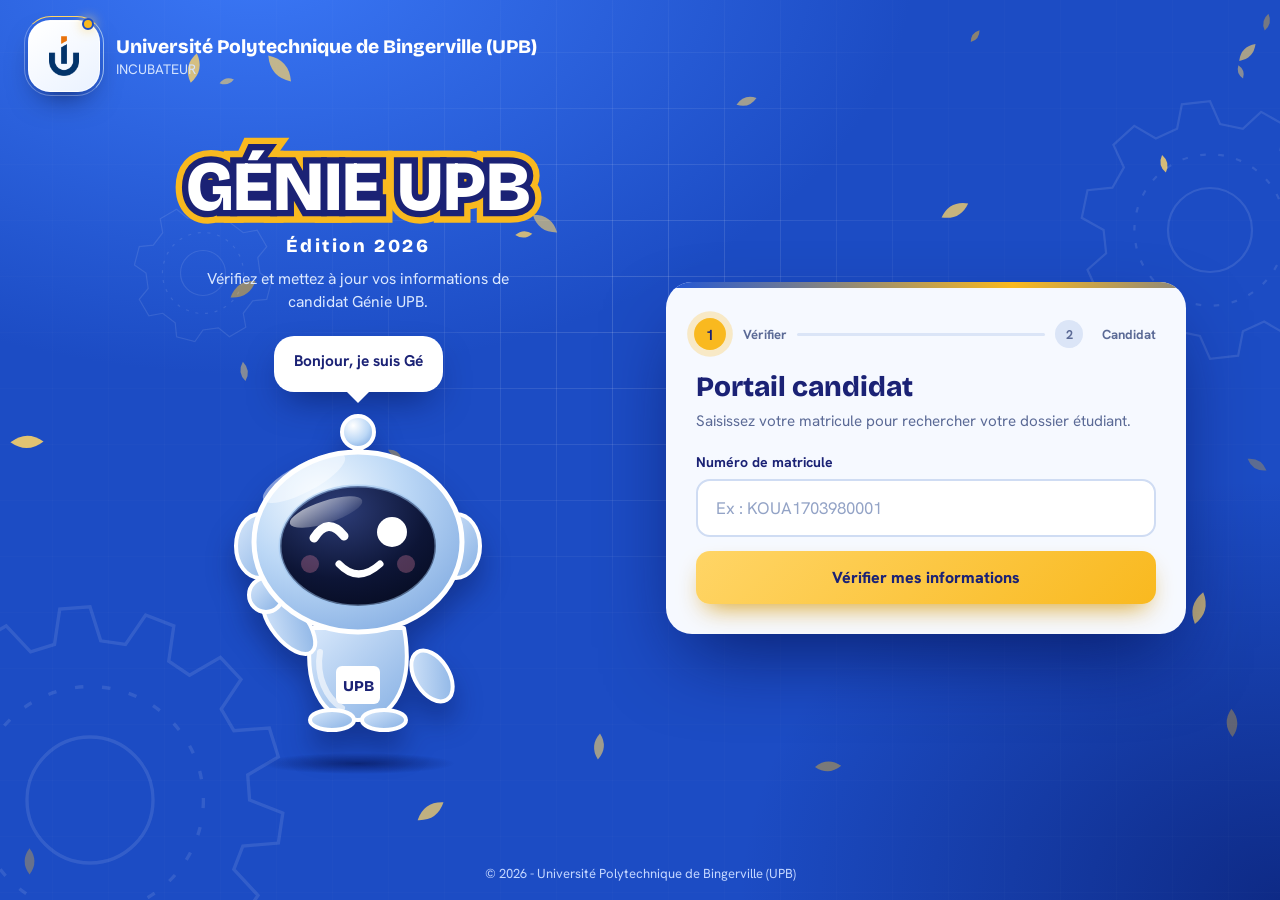
==== frontend/index.html @ d83b797c "Merge fb9397b3bf526ddc81b713154f23e7514631e6d2 into 3acc7942de6d9eb8ed261f5a2ee335390a46afc6" ====
<!DOCTYPE html>
<html lang="fr">

<head>
    <meta charset="UTF-8">
    <meta name="viewport" content="width=device-width, initial-scale=1.0">
    <title>Concours Génie UPB - Mon dossier</title>
    <link rel="stylesheet" href="genie.css">
</head>

<body>

    <header class="top">
        <a class="brand-mark" href="index.html" aria-label="Accueil UPB">
            <img class="brand-mark__image" src="logo-upb.png" alt="Logo de l’incubateur de l’UPB">
        </a>
        <div>
            <h1>Université Polytechnique de Bingerville (UPB)</h1>
            <p>INCUBATEUR</p>
        </div>
    </header>

    <main class="stage">


        <section class="hero">
            <h2 class="sticker" data-t="GÉNIE UPB">GÉNIE UPB</h2>
            <p class="edition">Édition 2026</p>
            <p class="lead">Vérifiez et mettez à jour vos informations de candidat Génie UPB.</p>
            <div class="bubble" role="status" aria-live="polite"><span id="say"></span></div>
            <div id="bot-slot" style="--bs:clamp(190px,26vw,300px)"></div>
        </section>

        <div class="wrap">
            <section class="card" data-tilt>
                <div class="glare"></div>
                <div class="steps">
                    <div class="step on" id="s1"><span class="dot">1</span>&nbsp;<span class="t">Vérifier</span></div>
                    <span class="bar" id="b1"><i></i></span>
                    <div class="step" id="s2"><span class="dot">2</span>&nbsp;<span class="t">Candidat</span></div>
                </div>

                <h2>Portail candidat</h2>
                <p class="sub">Saisissez votre matricule pour rechercher votre dossier étudiant.</p>

                <label for="matricule">Numéro de matricule</label>
                <input type="text" id="matricule" placeholder="Ex : KOUA1703980001" autocomplete="off">

                <button class="btn" id="btn-verif" onclick="verifierEtudiant()">Vérifier mes informations</button>

                <div id="resultat-verification" class="hidden"></div>

                <div id="section-inscription" class="hidden">
                    <p class="sub" id="section-sub">Vérifiez votre dossier. Toute correction sera appliquée uniquement après validation par un administrateur.</p>
                    <div class="profile-fields">
                        <div>
                            <label for="nom">Nom</label>
                            <input type="text" id="nom" autocomplete="family-name">
                        </div>
                        <div>
                            <label for="prenoms">Prénoms</label>
                            <input type="text" id="prenoms" autocomplete="given-name">
                        </div>
                        <div>
                            <label for="filiere">Filière</label>
                            <input type="text" id="filiere">
                        </div>
                        <div>
                            <label for="niveau">Niveau</label>
                            <input type="text" id="niveau">
                        </div>
                        <div>
                            <label for="date-naissance-correction">Date de naissance</label>
                            <input type="date" id="date-naissance-correction" autocomplete="bday">
                        </div>
                        <div class="contact-field">
                            <label for="email">Adresse e-mail</label>
                            <input type="email" id="email" placeholder="prenom.nom@exemple.ci" autocomplete="email">
                        </div>
                        <div>
                            <label for="telephone">Téléphone</label>
                            <input type="text" id="telephone" placeholder="0701020304" autocomplete="tel" inputmode="tel">
                        </div>
                        <div class="contact-field">
                            <span class="sexe-label" id="sexe-label">Sexe</span>
                            <div class="sexe-picker" id="sexe-picker" role="radiogroup" aria-labelledby="sexe-label">
                                <button type="button" class="sexe-opt" data-sexe="M" role="radio" aria-checked="false">Masculin</button>
                                <button type="button" class="sexe-opt" data-sexe="F" role="radio" aria-checked="false">Féminin</button>
                            </div>
                        </div>
                        <div class="full">
                            <label for="allergies-affection">Allergies ou affection particulière</label>
                            <textarea id="allergies-affection" maxlength="2000" rows="3" placeholder="À préciser si nécessaire"></textarea>
                        </div>
                    </div>
                    <button class="btn" id="btn-modifs" onclick="soumettreModifications()">Soumettre mes modifications pour validation</button>
                    <div id="resultat-modification" class="hidden"></div>
                </div>

            </section>
        </div>
    </main>

    <footer class="foot">&copy; 2026 - Université Polytechnique de Bingerville (UPB)</footer>

    <script src="genie-fx.js"></script>
    <script>
        let matriculeActuel = "";
        let sexeChoisi = "";
        let modeCreation = false; // true : matricule inconnu, le candidat renseigne son dossier
        const { say, mood, busy, confetti, reveal, esc, jump, nod } = GFX;
        const $ = id => document.getElementById(id);

        GFX.mountBot('#bot-slot');

        document.querySelectorAll('.sexe-opt').forEach(btn => btn.addEventListener('click', () => {
            sexeChoisi = btn.dataset.sexe;
            majSexePicker();
        }));

        function majSexePicker() {
            document.querySelectorAll('.sexe-opt').forEach(o => {
                const on = o.dataset.sexe === sexeChoisi;
                o.classList.toggle('on', on);
                o.setAttribute('aria-checked', on ? 'true' : 'false');
            });
        }

        function champValide(el, ok) {
            if (ok) return true;
            secouer(el);
            return false;
        }

        const TXT_MODIFS = 'Soumettre mes modifications pour validation';
        const TXT_CREATION = 'Envoyer mon dossier pour validation';

        function viderFormulaire() {
            ['nom', 'prenoms', 'filiere', 'niveau', 'email', 'telephone'].forEach(id => $(id).value = '');
            $('date-naissance-correction').value = '';
            $('allergies-affection').value = '';
            sexeChoisi = '';
            majSexePicker();
        }

        function definirMode(creation) {
            modeCreation = creation;
            const btn = $('btn-modifs');
            btn.textContent = creation ? TXT_CREATION : TXT_MODIFS;
            btn.dataset.txt = btn.textContent;
            btn.disabled = false;
            $('section-sub').textContent = creation
                ? "Votre matricule n'a pas été trouvé. Renseignez vos informations : votre dossier sera créé uniquement après validation par un administrateur."
                : "Vérifiez votre dossier. Toute correction sera appliquée uniquement après validation par un administrateur.";
            $('resultat-modification').classList.add('hidden');
        }

        function setStep(n) {
            [1, 2].forEach(i => {
                const s = $('s' + i);
                s.className = 'step' + (i < n ? ' done' : i === n ? ' on' : '');
                s.querySelector('.dot').textContent = i < n ? '✓' : i;
            });
            $('b1').classList.toggle('fill', n > 1);
        }

        function charge(btn, on, texte) {
            btn.disabled = on;
            btn.classList.toggle('loading', on);
            if (texte) btn.dataset.txt = btn.dataset.txt || btn.textContent;
            btn.textContent = on ? texte : (btn.dataset.txt || btn.textContent);
        }

        function secouer(input) { input.classList.remove('shake'); void input.offsetWidth; input.classList.add('shake'); }

        async function verifierEtudiant() {
            const input = $('matricule');
            matriculeActuel = input.value.trim();
            const resDiv = $('resultat-verification');
            const inscDiv = $('section-inscription');
            const btn = $('btn-verif');

            resDiv.classList.remove('hidden');
            inscDiv.classList.add('hidden');
            setStep(1);

            if (!matriculeActuel) {
                resDiv.innerHTML = `<div class="panel err">Veuillez entrer votre matricule.</div>`;
                secouer(input); mood('sad');
                say("Il me faut votre matricule pour rechercher votre dossier.");
                return;
            }

            charge(btn, true, 'Vérification en cours...');
            resDiv.innerHTML = '';
            busy(true); mood('think'); say("Je parcours la liste des étudiants...");

            try {
                const response = await fetch('/api/verifier', {
                    method: 'POST',
                    headers: { 'Content-Type': 'application/json' },
                    body: JSON.stringify({ matricule: matriculeActuel })
                });
                const data = await response.json();

                if (response.ok) {
                    afficherDossier(data);
                } else if (response.status === 404) {
                    afficherFormulaireCreation(data.message);
                } else {
                    resDiv.innerHTML = `<div class="panel err">${esc(data.message)}</div>`;
                    secouer(input); mood('sad');
                    say(data.message + " Vérifiez votre matricule.");
                }
            } catch (error) {
                resDiv.innerHTML = `<div class="panel err">Erreur de connexion avec le serveur.</div>`;
                mood('sad'); say("Je n'arrive pas à joindre le serveur. Vérifiez votre connexion et réessayez.");
            } finally {
                busy(false); charge(btn, false);
            }
        }

        function afficherFormulaireCreation(message) {
            $('resultat-verification').innerHTML = `<div class="panel err">${esc(message)}</div>`;
            viderFormulaire();
            definirMode(true);
            $('section-inscription').classList.remove('hidden');
            setStep(2); mood('sad');
            say("Je ne trouve pas ce matricule. Renseignez vos informations : un administrateur les validera.");
        }

        function afficherDossier(data) {
            const resDiv = $('resultat-verification');
            const d = data.data;
            const ini = ((d.nom || '')[0] || '') + ((d.prenoms || '')[0] || '');
            resDiv.innerHTML = `
                <div class="panel ok">
                    <p class="msg">${esc(data.message)}</p>
                    <div class="id">
                        <div class="avatar">${esc(ini)}</div>
                        <div><b>${esc(d.nom)} ${esc(d.prenoms)}</b><span>${esc(d.filiere || 'Filière non renseignée')}, ${esc(d.niveau || 'Niveau non renseigné')}</span></div>
                    </div>
                </div>`;
            $('nom').value = d.nom || '';
            $('prenoms').value = d.prenoms || '';
            $('filiere').value = d.filiere || '';
            $('niveau').value = d.niveau || '';
            $('date-naissance-correction').value = d.date_naissance || '';
            $('email').value = d.email || '';
            $('telephone').value = d.telephone || '';
            $('allergies-affection').value = d.allergies_affection || '';
            sexeChoisi = d.sexe || '';
            majSexePicker();
            definirMode(false);
            $('section-inscription').classList.remove('hidden');
            setStep(2); mood('wow'); jump();
            say(`Bonjour ${(d.prenoms || '').split(' ')[0]} : vérifiez votre dossier et corrigez-le si besoin.`);
            setTimeout(() => mood('happy'), 2500);
        }

        async function soumettreModifications() {
            const btn = $('btn-modifs');
            const result = $('resultat-modification');
            const corrections = {
                nom: $('nom').value.trim(),
                prenoms: $('prenoms').value.trim(),
                filiere: $('filiere').value.trim(),
                niveau: $('niveau').value.trim(),
                date_naissance: $('date-naissance-correction').value,
                telephone: $('telephone').value.trim(),
                email: $('email').value.trim(),
                sexe: sexeChoisi,
                allergies_affection: $('allergies-affection').value.trim()
            };

            if (!corrections.nom || !corrections.prenoms || !corrections.date_naissance) {
                result.classList.remove('hidden');
                result.innerHTML = '<div class="panel err">Le nom, les prénoms et la date de naissance sont obligatoires.</div>';
                return;
            }
            if (corrections.email && !/^[^\s@]+@[^\s@]+\.[^\s@]+$/.test(corrections.email)) {
                secouer($('email'));
                $('email').focus();
                return;
            }

            charge(btn, true, 'Envoi en cours...');
            busy(true); mood('think');
            try {
                const response = await fetch(modeCreation ? '/api/demander_creation' : '/api/demander_modification', {
                    method: 'POST',
                    headers: { 'Content-Type': 'application/json' },
                    body: JSON.stringify({
                        matricule: matriculeActuel,
                        ...corrections
                    })
                });
                const data = await response.json();
                result.classList.remove('hidden');
                result.innerHTML = `<div class="panel ${response.ok ? 'ok' : 'err'}">${esc(data.message || 'Réponse du serveur invalide.')}</div>`;
                if (response.ok) {
                    btn.disabled = true;
                    say(modeCreation
                        ? "Votre dossier est envoyé. Une fois validé par un administrateur, revenez vérifier votre matricule."
                        : "Votre demande est envoyée. Un administrateur doit la valider avant toute mise à jour.");
                } else {
                    mood('sad'); say(data.message || "La demande n'a pas pu être envoyée.");
                }
            } catch (error) {
                result.classList.remove('hidden');
                result.innerHTML = '<div class="panel err">Impossible de joindre le serveur.</div>';
                mood('sad');
            } finally {
                busy(false);
                if (!btn.disabled) charge(btn, false);
            }
        }

        $('matricule').addEventListener('keydown', e => { if (e.key === 'Enter') verifierEtudiant(); });
        $('matricule').addEventListener('input', nod);
        setTimeout(() => say("Bonjour, je suis Gé, votre guide ! Entrez votre matricule pour rechercher votre dossier."), 700);
    </script>
</body>

</html>
---- frontend/genie.css ----
@import url('https://fonts.googleapis.com/css2?family=Bricolage+Grotesque:wght@600;800&family=Hanken+Grotesk:wght@400;500;700&display=swap');
:root{--royal:#1f55d8;--royal2:#173fa8;--deep:#0e2a86;--navy:#1b2275;--gold:#f9b91f;--gold2:#ffd566;--sky:#bcd8f6;--paper:#f6f9ff;--tx:#1b2275;--mut:#5b6a96;--ok:#12a36b;
--or:var(--gold);--gr:var(--ok);--bp:var(--navy);--bp2:var(--royal2);
--font:'Hanken Grotesk',system-ui,sans-serif;--disp:'Bricolage Grotesque','Hanken Grotesk',system-ui,sans-serif}
*{box-sizing:border-box;margin:0}
body{font-family:var(--font);color:var(--tx);min-height:100vh;display:flex;flex-direction:column;overflow-x:hidden;
background:radial-gradient(1100px 700px at 20% -5%,#3b78f7,transparent 60%),radial-gradient(900px 700px at 100% 100%,var(--deep),transparent 60%),#1c4cc4}
body::before{content:"";position:fixed;inset:-60px;z-index:0;pointer-events:none;
background-image:linear-gradient(rgba(255,255,255,.16) 1px,transparent 1px),linear-gradient(90deg,rgba(255,255,255,.16) 1px,transparent 1px);background-size:56px 56px;
-webkit-mask-image:radial-gradient(circle 340px at var(--mx,50%) var(--my,35%),#000,rgba(0,0,0,.1));mask-image:radial-gradient(circle 340px at var(--mx,50%) var(--my,35%),#000,rgba(0,0,0,.1))}
#fx-gears,#fx-leaves{position:fixed;inset:0;z-index:0;pointer-events:none;overflow:hidden}
#fx-gears svg{position:absolute;fill:none;stroke:#fff;stroke-width:1.6;opacity:.1}
#fx-confetti{position:fixed;inset:0;z-index:50;pointer-events:none}
.top,.stage,.foot,.board{position:relative;z-index:1}
.top{display:flex;align-items:center;gap:16px;padding:20px 28px;color:#fff;flex-wrap:wrap}
.top>div:nth-child(2){flex:1;min-width:220px}
.top h1{font:800 1.2rem var(--disp)}.top p{color:#d3e3ff;font-size:.86rem;margin-top:2px}
.brand-mark{position:relative;isolation:isolate;display:grid;place-items:center;flex:none;width:72px;aspect-ratio:1;border:1px solid rgba(255,255,255,.72);border-radius:22px;background:linear-gradient(145deg,#fff 8%,#eaf2ff 100%);box-shadow:0 14px 32px -14px rgba(0,0,25,.75),inset 0 1px 0 #fff;transition:transform .35s cubic-bezier(.2,1.5,.4,1),box-shadow .35s}
.brand-mark::before{content:"";position:absolute;inset:-5px;border:1px solid rgba(255,255,255,.3);border-top-color:var(--gold2);border-right-color:rgba(188,216,246,.8);border-radius:27px;pointer-events:none;animation:brandOrbit 9s linear infinite}
.brand-mark::after{content:"";position:absolute;top:-3px;right:5px;width:8px;aspect-ratio:1;border:2px solid #1c4cc4;border-radius:50%;background:var(--gold);box-shadow:0 0 12px rgba(255,213,102,.85);animation:brandSpark 2.8s ease-in-out infinite}
.brand-mark:hover{transform:translateY(-3px) rotate(-4deg) scale(1.04);box-shadow:0 20px 38px -14px rgba(0,0,25,.8),inset 0 1px 0 #fff}
.brand-mark__image{width:100%;height:100%;padding:5px;object-fit:contain;display:block;animation:brandReveal .8s cubic-bezier(.2,1.3,.4,1) both}
@keyframes brandOrbit{to{transform:rotate(360deg)}}
@keyframes brandSpark{50%{transform:scale(.72);box-shadow:0 0 5px rgba(255,213,102,.6)}}
@keyframes brandReveal{from{opacity:0;transform:scale(.72) rotate(-8deg)}to{opacity:1;transform:scale(1) rotate(0)}}
.pill{color:#fff;text-decoration:none;font-weight:700;font-size:.88rem;padding:10px 18px;border-radius:99px;border:1px solid rgba(255,255,255,.4);transition:background .25s,transform .2s,color .25s}
.pill:hover{background:var(--gold);border-color:var(--gold);color:var(--navy);transform:translateY(-2px)}
.pill:focus-visible,.btn:focus-visible{outline:3px solid #fff;outline-offset:3px}
/* Titre autocollant, comme sur le t-shirt : blanc, contour marine, liseré or */
.sticker{position:relative;isolation:isolate;display:inline-block;font:800 clamp(2.7rem,6vw,4.4rem)/1.05 var(--disp);color:#fff;animation:stick .9s cubic-bezier(.2,1.6,.4,1) backwards}
.sticker::before,.sticker::after{content:attr(data-t);position:absolute;left:0;top:0;stroke-linejoin:round;-webkit-text-stroke-linejoin:round}
.sticker::before{-webkit-text-stroke:.36em var(--gold);color:var(--gold);z-index:-2}
.sticker::after{-webkit-text-stroke:.18em var(--navy);color:var(--navy);z-index:-1}
@keyframes stick{from{transform:scale(.4) rotate(-8deg);opacity:0}}
.edition{font:800 1.15rem var(--disp);color:#fff;letter-spacing:.14em;margin-top:10px}
.lead{color:#dbe8ff;max-width:36ch;margin:10px auto 0;line-height:1.5;font-size:.98rem}
.stage{flex:1;display:grid;grid-template-columns:minmax(0,1fr) minmax(0,520px);gap:44px;align-items:center;width:100%;max-width:1140px;margin:0 auto;padding:6px 24px 50px}
.hero{display:flex;flex-direction:column;align-items:center;text-align:center}
.wrap{width:100%}
@media(max-width:900px){.stage{grid-template-columns:1fr;gap:26px}}
/* Bulle de parole */
.bubble{position:relative;background:#fff;color:var(--navy);padding:14px 20px;border-radius:20px;font-weight:700;font-size:.97rem;line-height:1.4;min-height:56px;max-width:390px;margin:22px 0 22px;box-shadow:0 16px 36px -12px rgba(0,10,60,.6)}
.bubble::after{content:"";position:absolute;left:50%;bottom:-11px;margin-left:-12px;border:12px solid transparent;border-top-color:#fff;border-bottom:0}
.bubble.side{margin:0}.bubble.side::after{left:-11px;bottom:auto;top:50%;margin:-12px 0 0;border:12px solid transparent;border-right-color:#fff;border-left:0}
/* Gé : mascotte 3D */
.bot3d{position:relative;width:var(--bs,300px);aspect-ratio:300/350;perspective:900px;cursor:pointer;-webkit-tap-highlight-color:transparent;--px:0;--py:0;--ex:0;--ey:0;--hy:0px}
.bot3d svg{width:100%;height:auto;display:block;overflow:visible;filter:drop-shadow(0 18px 14px rgba(5,15,70,.38))}
.bot-act,.bot-float,.bot-in{transform-style:preserve-3d;transform-origin:50% 90%}
.bot-float{animation:bob 4s ease-in-out infinite}
@keyframes bob{50%{transform:translateY(-16px) rotate(1.5deg)}}
.bot-in{transform:rotateX(var(--rx,0deg)) rotateY(var(--ry,0deg))}
.bot-shadow{position:absolute;left:18%;right:18%;bottom:-3%;height:6%;border-radius:50%;background:radial-gradient(closest-side,rgba(3,12,70,.6),transparent);animation:shad 4s ease-in-out infinite}
@keyframes shad{50%{transform:scale(.78);opacity:.55}}
.bot3d g{transform-box:view-box}
#head{transform:translate(calc(var(--px)*8px),calc(var(--py)*6px + var(--hy)))}
#ant{transform-origin:150px 52px;transform:translate(calc(var(--px)*12px),calc(var(--py)*8px + var(--hy))) rotate(calc(var(--px)*-11deg))}
#face{transform:translate(calc(var(--px)*12px),calc(var(--py)*8px))}
#eyes{transform:translate(calc(var(--ex)*7px),calc(var(--ey)*5px))}
#body{transform:translate(calc(var(--px)*2px),0)}
.bot3d[data-mood=sad]{--hy:9px}.bot3d[data-mood=think]{--hy:-3px}
#aL{transform-origin:104px 238px;transform:rotate(-108deg);transition:transform .6s cubic-bezier(.3,1.5,.5,1)}
#aR{transform-origin:200px 238px;transition:transform .6s cubic-bezier(.3,1.5,.5,1)}
.bot3d.waving #aL,.bot3d[data-mood=celebrate] #aL{transform:rotate(0);animation:wave .5s ease-in-out infinite alternate}
@keyframes wave{from{transform:rotate(-8deg)}to{transform:rotate(14deg)}}
.bot3d[data-mood=celebrate] #aR{transform:rotate(-118deg);animation:wave2 .5s ease-in-out infinite alternate}
@keyframes wave2{from{transform:rotate(-128deg)}to{transform:rotate(-104deg)}}
.bot3d[data-mood=sad] #aL{transform:rotate(-120deg)}.bot3d[data-mood=sad] #aR{transform:rotate(-8deg)}
.bot3d .wk,.bot3d .cl,.bot3d .op,.bot3d [class^=m-]{display:none}
.bot3d[data-mood=happy] .eL .wk,.bot3d[data-mood=happy] .eR .op,.bot3d[data-mood=happy] .m-happy,
.bot3d[data-mood=think] .op,.bot3d[data-mood=think] .m-think,
.bot3d[data-mood=sad] .op,.bot3d[data-mood=sad] .m-sad,
.bot3d[data-mood=wow] .op,.bot3d[data-mood=wow] .m-wow,
.bot3d[data-mood=celebrate] .wk,.bot3d[data-mood=celebrate] .m-party,
.bot3d[data-mood=sleep] .cl,.bot3d[data-mood=sleep] .m-sleep{display:block}
.bot3d .op{transform-box:fill-box;transform-origin:center;animation:blink 4.6s infinite}
.bot3d .eR .op{animation-delay:.07s}
@keyframes blink{0%,92%,100%{transform:scaleY(1)}95%{transform:scaleY(.07)}}
.bot3d [class^=m-]{transform-box:fill-box;transform-origin:center}
.bot3d.talking [class^=m-]{animation:talk .2s ease-in-out infinite alternate}
@keyframes talk{to{transform:scaleY(1.55)}}
.fx{opacity:0;transition:opacity .3s}
.bot3d[data-mood=think] .fx-think,.bot3d[data-mood=sleep] .fx-zzz,.bot3d[data-mood=celebrate] .fx-star{opacity:1}
.fx-think circle{fill:#fff;animation:dots 1.2s infinite;transform-box:fill-box;transform-origin:center}
.fx-think circle:nth-child(2){animation-delay:.2s}.fx-think circle:nth-child(3){animation-delay:.4s}
@keyframes dots{0%,100%{transform:scale(.5);opacity:.4}50%{transform:scale(1.15);opacity:1}}
.fx-zzz text{fill:#fff;font:800 24px var(--disp);animation:zz 2.4s ease-in infinite}
.fx-zzz text:nth-child(2){animation-delay:.8s}
@keyframes zz{0%{transform:translate(0,10px);opacity:0}30%{opacity:1}100%{transform:translate(14px,-28px);opacity:0}}
.fx-star text{fill:var(--gold2);font-size:28px;animation:tw .6s infinite alternate;transform-box:fill-box;transform-origin:center}
.fx-star text:nth-child(2){animation-delay:.2s}.fx-star text:nth-child(3){animation-delay:.4s}
@keyframes tw{to{transform:scale(1.4) rotate(20deg)}}
#bulb{fill:var(--gold);opacity:0;transition:opacity .3s}
.bot3d[data-mood=think] #bulb,.bot3d[data-mood=celebrate] #bulb{opacity:1;animation:pulse .4s infinite}
@keyframes pulse{50%{opacity:.3}}
.bot3d[data-mood=sleep] .bot-float{animation-duration:7s}
.bot3d[data-mood=think] .bot-act{animation:tilt 2.4s ease-in-out infinite alternate}
@keyframes tilt{from{transform:rotate(-4deg)}to{transform:rotate(5deg)}}
.bot3d.jump .bot-act{animation:jump .95s cubic-bezier(.3,.7,.4,1)}
@keyframes jump{0%{transform:scale(1,1)}14%{transform:scale(1.12,.84) translateY(6px)}45%{transform:scale(.92,1.1) translateY(-90px)}75%{transform:scale(1.1,.9) translateY(0)}90%{transform:scale(.97,1.03)}100%{transform:scale(1,1)}}
.bot3d.nod .bot-act{animation:nod .28s ease-out}
@keyframes nod{40%{transform:translateY(7px) scale(1.03,.97)}}
/* Carte candidat : se penche vers le curseur, reflet lumineux */
.card{--tx:0deg;--ty:0deg;background:var(--paper);border-radius:26px;padding:38px 30px 30px;position:relative;overflow:hidden;box-shadow:0 34px 80px -20px rgba(0,10,70,.7);
transform:perspective(1100px) rotateX(var(--tx)) rotateY(var(--ty));transition:transform .25s ease-out;animation:cardin .9s cubic-bezier(.2,.9,.3,1.1) .25s backwards}
@keyframes cardin{from{transform:perspective(1100px) rotateY(-22deg) translateY(50px);opacity:0}}
.card::before{content:"";position:absolute;inset:0 0 auto;height:6px;background:linear-gradient(90deg,var(--royal),var(--gold),var(--royal),var(--gold));background-size:200% 100%;animation:flow 4s linear infinite}
@keyframes flow{to{background-position:-200% 0}}
.glare{position:absolute;inset:0;pointer-events:none;opacity:0;transition:opacity .3s;background:radial-gradient(480px circle at var(--gx,50%) var(--gy,0%),rgba(255,213,102,.35),transparent 55%)}
.card:hover .glare{opacity:1}
.card h2{font:800 1.75rem var(--disp);color:var(--navy)}
.card .sub{color:var(--mut);margin:6px 0 20px;font-size:.95rem;line-height:1.5}
.steps{display:flex;align-items:center;margin-bottom:22px;font-size:.82rem;font-weight:700;color:var(--mut)}
.step{display:flex;align-items:center;gap:8px}
.dot{width:28px;height:28px;border-radius:50%;display:grid;place-items:center;background:#dbe5f7;font-size:.8rem;transition:all .4s cubic-bezier(.2,1.4,.4,1)}
.step.on{color:var(--tx)}.step.on .dot{background:var(--gold);color:var(--navy);box-shadow:0 0 0 6px rgba(249,185,31,.25);transform:scale(1.14)}
.step.done .dot{background:var(--ok);color:#fff}
.bar{flex:1;height:3px;background:#dbe5f7;margin:0 10px;border-radius:3px;position:relative;overflow:hidden}
.bar i{position:absolute;inset:0;background:var(--ok);transform:scaleX(0);transform-origin:left;transition:transform .7s cubic-bezier(.2,.8,.2,1)}
.bar.fill i{transform:scaleX(1)}
label{display:block;font-weight:700;font-size:.88rem;margin-bottom:8px}
input[type=text],input[type=email]{width:100%;padding:16px 18px;border:2px solid #cfdcf3;border-radius:14px;font:700 1.05rem var(--font);letter-spacing:.06em;background:#fff;color:var(--tx);transition:border-color .2s,box-shadow .2s}
input[type=text]{text-transform:uppercase}
input[type=email]{letter-spacing:0;text-transform:none;font-weight:500}
input[type=text]::placeholder,input[type=email]::placeholder{text-transform:none;letter-spacing:0;font-weight:400;color:#93a3c6}
input[type=text]:focus,input[type=email]:focus{outline:none;border-color:var(--royal);box-shadow:0 0 0 5px rgba(31,85,216,.18)}
input[type=date],textarea{width:100%;padding:14px 16px;border:2px solid #cfdcf3;border-radius:14px;font:500 1rem var(--font);background:#fff;color:var(--tx);transition:border-color .2s,box-shadow .2s}
input[type=date]:focus,textarea:focus{outline:none;border-color:var(--royal);box-shadow:0 0 0 5px rgba(31,85,216,.18)}
textarea{resize:vertical;min-height:84px;line-height:1.45}
.profile-fields{display:grid;grid-template-columns:repeat(2,minmax(0,1fr));gap:16px;margin-top:18px}
.profile-fields>.full{grid-column:1/-1}
.profile-fields input[type=text]{text-transform:none;letter-spacing:0;font-weight:500}
.shake{animation:shake .45s}
@keyframes shake{20%,60%{transform:translateX(-7px)}40%,80%{transform:translateX(7px)}}
.btn{margin-top:14px;width:100%;border:0;border-radius:14px;padding:16px;font:800 1rem var(--font);color:var(--navy);cursor:pointer;position:relative;overflow:hidden;background:linear-gradient(135deg,var(--gold2),var(--gold));box-shadow:0 12px 26px -10px rgba(214,150,0,.9);transition:transform .15s}
.btn.alt{background:linear-gradient(135deg,#3b78f7,var(--royal2));color:#fff;box-shadow:0 12px 26px -10px rgba(23,63,168,.9)}
.btn:hover{transform:translateY(-2px)}.btn:active{transform:scale(.98)}
.btn::after{content:"";position:absolute;top:0;left:-60%;width:40%;height:100%;background:linear-gradient(90deg,transparent,rgba(255,255,255,.6),transparent);transform:skewX(-20deg);transition:left .7s}
.btn:hover::after{left:130%}
.btn[disabled]{opacity:.75;cursor:progress}
.btn.loading::before{content:"";display:inline-block;width:14px;height:14px;margin-right:10px;vertical-align:-2px;border:2px solid currentColor;border-top-color:transparent;border-radius:50%;animation:spin .7s linear infinite}
@keyframes spin{to{transform:rotate(360deg)}}
.hidden{display:none!important}
/* Contact du candidat : e-mail + sexe */
.contact{display:grid;grid-template-columns:1fr auto;gap:16px;align-items:end;margin-top:18px}
.sexe-label{display:block;font-weight:700;font-size:.88rem;margin-bottom:8px}
.sexe-picker{display:flex;gap:8px}
.sexe-opt{padding:15px 20px;border:2px solid #cfdcf3;border-radius:14px;background:#fff;font:700 .95rem var(--font);color:var(--mut);cursor:pointer;transition:border-color .2s,background .2s,color .2s,transform .15s}
.sexe-opt:hover{border-color:var(--royal);color:var(--tx)}
.sexe-opt:active{transform:scale(.98)}
.sexe-opt.on{background:var(--navy);border-color:var(--navy);color:#fff;box-shadow:0 0 0 4px rgba(27,34,117,.16)}
@media(max-width:560px){.contact{grid-template-columns:1fr}.profile-fields{grid-template-columns:1fr}.profile-fields>.full{grid-column:auto}.sexe-opt{flex:1}}
.panel{margin-top:20px;border-radius:16px;padding:16px 18px;font-size:.92rem;line-height:1.45;animation:pop .55s cubic-bezier(.2,1.2,.3,1)}
@keyframes pop{from{opacity:0;transform:translateY(14px) scale(.95)}}
.panel.ok{background:#e8faf3;border:1px solid #bfeedd;color:#0a5c43}
.panel.err{background:#fff1f1;border:1px solid #f5c2c4;color:#9b1c20}
.panel.warn{background:#fff6e5;border:1px solid #f6d79b;color:#8a5200}
.panel.done{background:#eef3ff;border:1px solid #c8d6f7;color:var(--navy)}
.msg{font-weight:700;margin-bottom:10px}
.id{display:flex;gap:14px;align-items:center;background:#fff;border-radius:14px;padding:14px;color:var(--tx)}
.id b{display:block;font-size:1.02rem}.id span{color:var(--mut);font-size:.86rem}
.avatar{flex:none;width:54px;height:54px;border-radius:14px;display:grid;place-items:center;color:#fff;font:800 1.25rem var(--disp);background:linear-gradient(135deg,#3b78f7,var(--navy))}
.num{font:800 2rem var(--disp);letter-spacing:.08em;color:var(--navy);background:#fff;border:2px dashed var(--gold);border-radius:14px;padding:14px 8px;text-align:center;margin:12px 0 8px;word-break:break-all}
.foot{text-align:center;color:#c3d6ff;font-size:.82rem;padding:18px}
/* Onde au clic (boutons admin) */
.fx-ripple{position:absolute;border-radius:50%;pointer-events:none;background:radial-gradient(circle,rgba(255,255,255,.55),rgba(255,255,255,0) 70%);transform:scale(0);animation:fxRipple .65s ease-out forwards}
@keyframes fxRipple{to{transform:scale(2.4);opacity:0}}
@media(max-width:480px){.card{padding:34px 20px 24px}.step span.t{display:none}}
@media(prefers-reduced-motion:reduce){*,.brand-mark::before,.brand-mark::after,.brand-mark__image{animation-duration:.01ms!important;animation-iteration-count:1!important;transition-duration:.01ms!important;scroll-behavior:auto!important}.fx-ripple{display:none}}
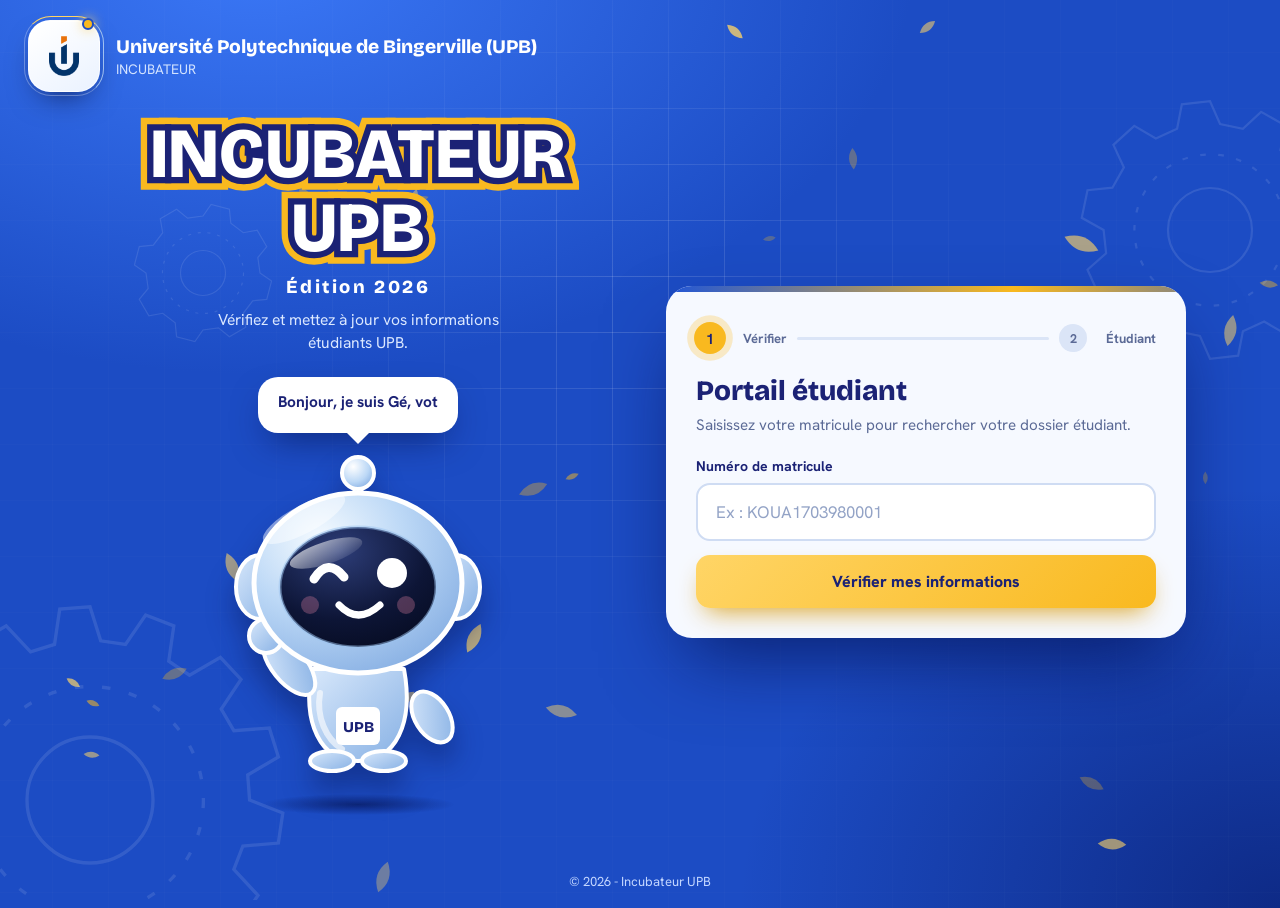
==== commit fdaf4377: "Merge pull request #7 from code-htech07/prod Final commitment for deployment" ====
--- a/frontend/index.html
+++ b/frontend/index.html
@@ -4,7 +4,7 @@
 <head>
     <meta charset="UTF-8">
     <meta name="viewport" content="width=device-width, initial-scale=1.0">
-    <title>Concours Génie UPB - Mon dossier</title>
+    <title>Incubateur UPB - Mon dossier</title>
     <link rel="stylesheet" href="genie.css">
 </head>
 
@@ -24,9 +24,9 @@
 
 
         <section class="hero">
-            <h2 class="sticker" data-t="GÉNIE UPB">GÉNIE UPB</h2>
+            <h2 class="sticker" data-t="INCUBATEUR UPB">INCUBATEUR UPB</h2>
             <p class="edition">Édition 2026</p>
-            <p class="lead">Vérifiez et mettez à jour vos informations de candidat Génie UPB.</p>
+            <p class="lead">Vérifiez et mettez à jour vos informations étudiants UPB.</p>
             <div class="bubble" role="status" aria-live="polite"><span id="say"></span></div>
             <div id="bot-slot" style="--bs:clamp(190px,26vw,300px)"></div>
         </section>
@@ -37,10 +37,10 @@
                 <div class="steps">
                     <div class="step on" id="s1"><span class="dot">1</span>&nbsp;<span class="t">Vérifier</span></div>
                     <span class="bar" id="b1"><i></i></span>
-                    <div class="step" id="s2"><span class="dot">2</span>&nbsp;<span class="t">Candidat</span></div>
+                    <div class="step" id="s2"><span class="dot">2</span>&nbsp;<span class="t">Étudiant</span></div>
                 </div>
 
-                <h2>Portail candidat</h2>
+                <h2>Portail étudiant</h2>
                 <p class="sub">Saisissez votre matricule pour rechercher votre dossier étudiant.</p>
 
                 <label for="matricule">Numéro de matricule</label>
@@ -101,10 +101,12 @@
         </div>
     </main>
 
-    <footer class="foot">&copy; 2026 - Université Polytechnique de Bingerville (UPB)</footer>
-
+    <footer class="foot">&copy; 2026 - Incubateur UPB</footer>
+
+    <script src="config.js"></script>
     <script src="genie-fx.js"></script>
     <script>
+        const API = (window.UPB_API_URL || '').replace(/\/+$/, '');
         let matriculeActuel = "";
         let sexeChoisi = "";
         let modeCreation = false; // true : matricule inconnu, le candidat renseigne son dossier
@@ -196,7 +198,7 @@
             busy(true); mood('think'); say("Je parcours la liste des étudiants...");
 
             try {
-                const response = await fetch('/api/verifier', {
+                const response = await fetch(API + '/api/verifier', {
                     method: 'POST',
                     headers: { 'Content-Type': 'application/json' },
                     body: JSON.stringify({ matricule: matriculeActuel })
@@ -287,7 +289,7 @@
             charge(btn, true, 'Envoi en cours...');
             busy(true); mood('think');
             try {
-                const response = await fetch(modeCreation ? '/api/demander_creation' : '/api/demander_modification', {
+                const response = await fetch(API + (modeCreation ? '/api/demander_creation' : '/api/demander_modification'), {
                     method: 'POST',
                     headers: { 'Content-Type': 'application/json' },
                     body: JSON.stringify({
